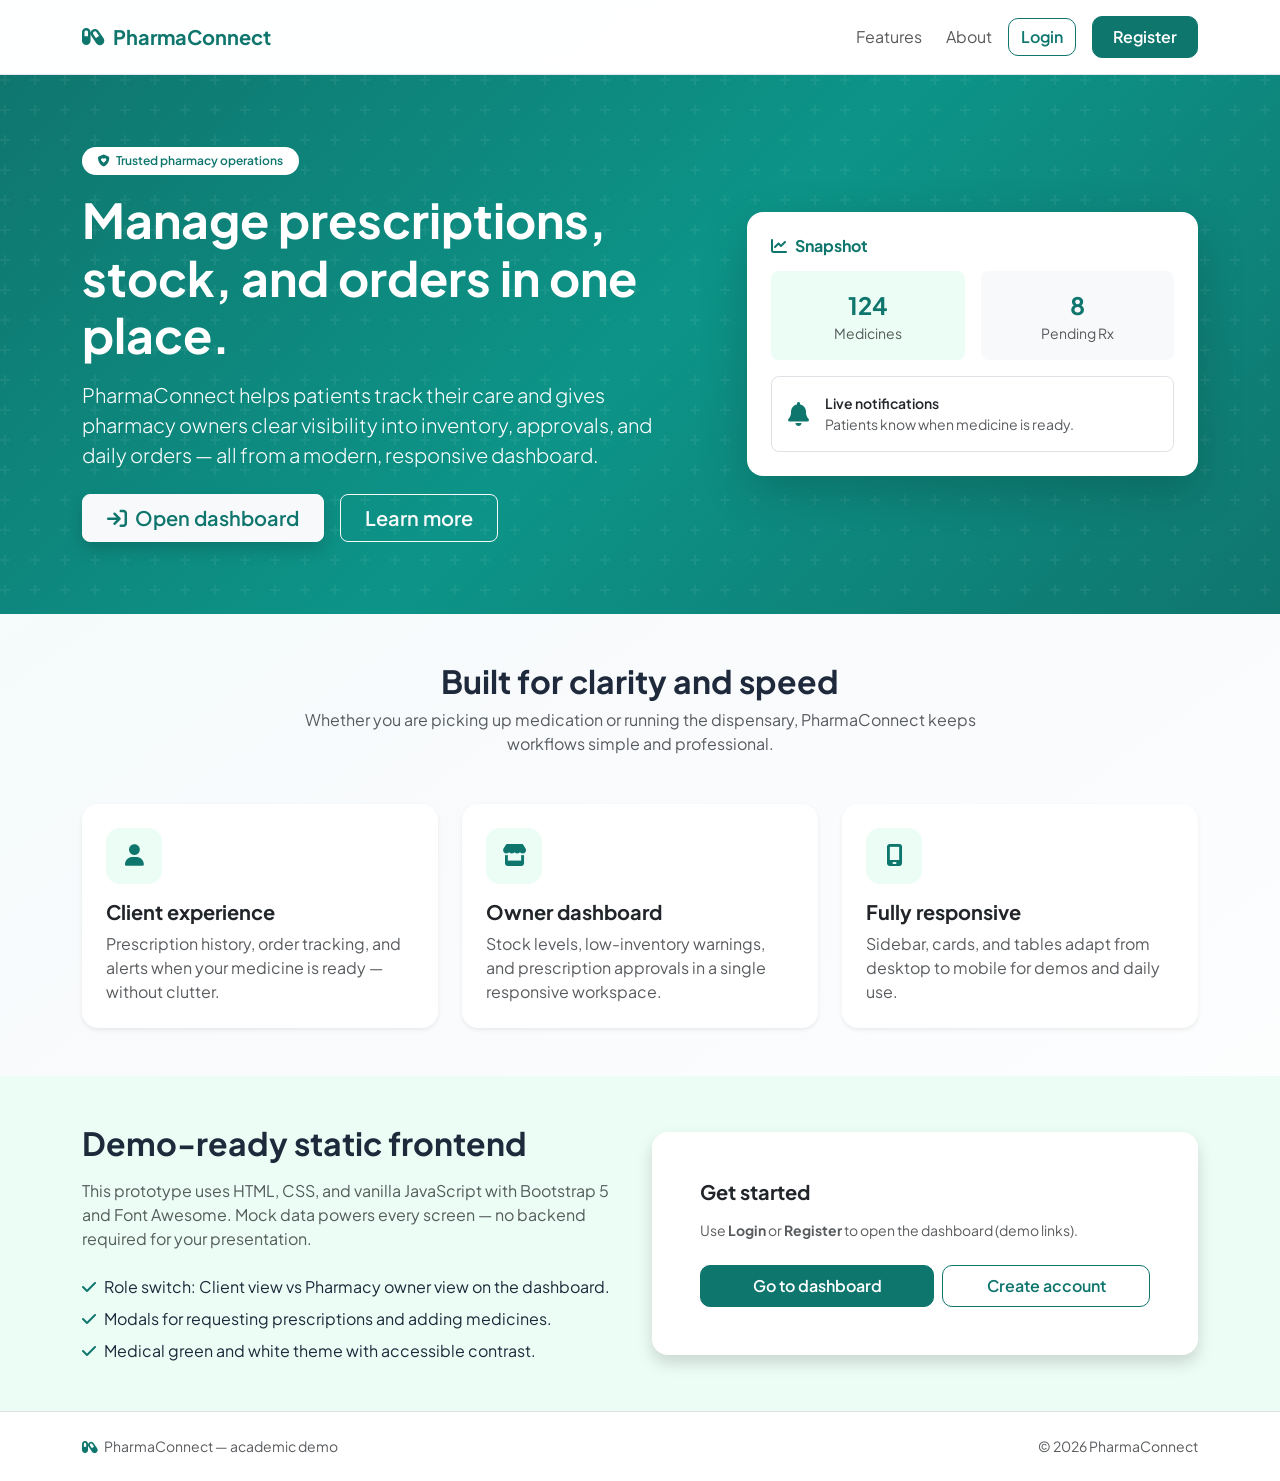
==== dashboard.html @ 884bdd1c "PharmaConnect project" ====
<!DOCTYPE html>
<html lang="en">
  <head>
    <meta charset="UTF-8" />
    <meta name="viewport" content="width=device-width, initial-scale=1.0" />
    <title>Dashboard — PharmaConnect</title>
    <link rel="preconnect" href="https://fonts.googleapis.com" />
    <link rel="preconnect" href="https://fonts.gstatic.com" crossorigin />
    <link
      href="https://fonts.googleapis.com/css2?family=Plus+Jakarta+Sans:wght@400;500;600;700&display=swap"
      rel="stylesheet"
    />
    <link
      href="https://cdn.jsdelivr.net/npm/bootstrap@5.3.2/dist/css/bootstrap.min.css"
      rel="stylesheet"
    />
    <link
      rel="stylesheet"
      href="https://cdnjs.cloudflare.com/ajax/libs/font-awesome/6.5.1/css/all.min.css"
      crossorigin="anonymous"
      referrerpolicy="no-referrer"
    />
    <link rel="stylesheet" href="style.css" />
  </head>
  <body class="dashboard-wrapper">
    <div id="globalLoading" class="global-loading d-none" aria-live="polite">
      <div class="spinner-border text-pharma" role="status"></div>
      <span class="ms-2">Chargement...</span>
    </div>
    <div class="sidebar-backdrop" id="sidebarBackdrop" aria-hidden="true"></div>

    <aside class="sidebar" id="sidebar" aria-label="Main navigation">
      <div class="sidebar-brand">
        <h1><i class="fa-solid fa-capsules me-2"></i>PharmaConnect</h1>
        <small id="sidebarRoleHint">Plateforme pharmacie</small>
      </div>
      <nav class="nav flex-column">
        <a class="nav-link active" href="#" data-panel="dashboard">
          <i class="fa-solid fa-gauge-high"></i>
          Dashboard
        </a>
        <a class="nav-link" href="#" data-panel="medicines">
          <i class="fa-solid fa-pills"></i>
          Medicines
        </a>
        <a class="nav-link" href="#" data-panel="prescriptions">
          <i class="fa-solid fa-file-prescription"></i>
          Prescriptions
        </a>
        <a class="nav-link" href="#" data-panel="orders">
          <i class="fa-solid fa-box"></i>
          Orders
        </a>
      </nav>
      <div class="mt-auto px-3 pt-4 small opacity-75 d-none d-lg-block">
        <a href="index.html" class="text-white text-decoration-none">
          <i class="fa-solid fa-house me-1"></i> Back to home
        </a>
      </div>
    </aside>

    <div class="main-content">
      <header class="topbar">
        <div class="d-flex align-items-center gap-3">
          <button
            type="button"
            class="btn btn-light border sidebar-toggle"
            id="sidebarToggle"
            aria-label="Open menu"
          >
            <i class="fa-solid fa-bars"></i>
          </button>
          <div>
            <div class="text-muted small" id="breadcrumbText">Overview</div>
            <h2 class="h5 mb-0 fw-bold" id="pageTitle">Dashboard</h2>
          </div>
        </div>
        <div class="d-flex align-items-center gap-2 flex-wrap">
          <div class="role-switch-group" role="group" aria-label="Switch role view">
            <button type="button" class="btn btn-role-active" id="btnRoleClient" data-role="client">
              <span aria-hidden="true">👤</span> Vue Patient
            </button>
            <button type="button" class="btn btn-role-inactive" id="btnRoleOwner" data-role="owner">
              <span aria-hidden="true">🏪</span> Vue Pharmacien
            </button>
          </div>
          <button type="button" class="btn btn-outline-danger btn-sm" id="btnLogout">
            <i class="fa-solid fa-right-from-bracket me-1"></i>Logout
          </button>
        </div>
      </header>

      <main class="page-body">
        <!-- Dashboard panel -->
        <section id="panel-dashboard" class="panel-section">
          <!-- Client view -->
          <div id="view-client-dashboard" class="role-dashboard">
            <div class="d-flex flex-column flex-md-row justify-content-between align-items-start gap-3 mb-4">
              <div>
                <h3 class="h4 fw-bold mb-1" id="clientWelcome">Welcome back, Ahmed</h3>
                <p class="text-muted mb-0">Here is a quick look at your prescriptions and orders.</p>
              </div>
              <button type="button" class="btn btn-pharma" data-bs-toggle="modal" data-bs-target="#modalRequestRx">
                <i class="fa-solid fa-plus me-2"></i>Request new prescription
              </button>
            </div>

            <div class="notification-banner mb-4 d-flex align-items-start gap-3">
              <i class="fa-solid fa-bell text-pharma fs-4 mt-1"></i>
              <div>
                <div class="fw-semibold">Your medicine is ready</div>
                <p class="mb-0 text-muted small">
                  Paracetamol 500mg is packed and waiting at CityCare Pharmacy. Show this app when you pick it
                  up.
                </p>
              </div>
            </div>

            <div class="row g-4">
              <div class="col-lg-6">
                <div class="card card-dashboard h-100">
                  <div class="card-header d-flex justify-content-between align-items-center">
                    <span><i class="fa-solid fa-file-prescription text-pharma me-2"></i>Recent prescriptions</span>
                  </div>
                  <div class="card-body p-0">
                    <div class="table-responsive">
                      <table class="table table-hover mb-0 align-middle">
                        <thead class="table-light">
                          <tr>
                            <th>Medicine</th>
                            <th>Status</th>
                            <th class="text-end">Date</th>
                          </tr>
                        </thead>
                        <tbody id="clientRecentRxBody"></tbody>
                      </table>
                    </div>
                  </div>
                </div>
              </div>
              <div class="col-lg-6">
                <div class="card card-dashboard h-100">
                  <div class="card-header">
                    <i class="fa-solid fa-clock-rotate-left text-pharma me-2"></i>Order history
                  </div>
                  <div class="card-body p-0">
                    <div class="table-responsive">
                      <table class="table table-hover mb-0 align-middle">
                        <thead class="table-light">
                          <tr>
                            <th>Order</th>
                            <th>Items</th>
                            <th class="text-end">Total</th>
                          </tr>
                        </thead>
                        <tbody id="clientOrderHistoryBody"></tbody>
                      </table>
                    </div>
                  </div>
                </div>
              </div>
            </div>
          </div>

          <!-- Owner view -->
          <div id="view-owner-dashboard" class="role-dashboard d-none">
            <p class="text-muted mb-4">Operational snapshot for your pharmacy today.</p>
            <div class="row g-3 mb-4">
              <div class="col-6 col-xl-3">
                <div class="stat-card">
                  <div class="stat-label">Total medicines</div>
                  <div class="stat-value" id="statTotalMedicines">124</div>
                  <small class="text-muted">SKUs in catalog</small>
                </div>
              </div>
              <div class="col-6 col-xl-3">
                <div class="stat-card">
                  <div class="stat-label">Low stock alerts</div>
                  <div class="stat-value text-warning" id="statLowStock">3</div>
                  <small class="text-muted">Below reorder point</small>
                </div>
              </div>
              <div class="col-6 col-xl-3">
                <div class="stat-card">
                  <div class="stat-label">Pending prescriptions</div>
                  <div class="stat-value" id="statPendingRx">8</div>
                  <small class="text-muted">Awaiting action</small>
                </div>
              </div>
              <div class="col-6 col-xl-3">
                <div class="stat-card">
                  <div class="stat-label">Today's orders</div>
                  <div class="stat-value" id="statTodayOrders">5</div>
                  <small class="text-muted">Since midnight</small>
                </div>
              </div>
            </div>

            <div class="card card-dashboard mb-3">
              <div class="card-header d-flex flex-wrap justify-content-between align-items-center gap-2">
                <span><i class="fa-solid fa-list text-pharma me-2"></i>Recent prescriptions</span>
                <div class="d-flex flex-wrap gap-2">
                  <button type="button" class="btn btn-sm btn-outline-pharma" data-bs-toggle="modal" data-bs-target="#modalAddMedicine">
                    <i class="fa-solid fa-plus me-1"></i>Add medicine
                  </button>
                  <button type="button" class="btn btn-sm btn-pharma" data-bs-toggle="modal" data-bs-target="#modalApproveRx">
                    <i class="fa-solid fa-check me-1"></i>Approve prescription
                  </button>
                </div>
              </div>
              <div class="card-body p-0">
                <div class="table-responsive">
                  <table class="table table-hover mb-0 align-middle">
                    <thead class="table-light">
                      <tr>
                        <th>Patient</th>
                        <th>Medicine</th>
                        <th>Status</th>
                        <th class="text-end">Prescriber</th>
                      </tr>
                    </thead>
                    <tbody id="ownerRecentRxBody"></tbody>
                  </table>
                </div>
              </div>
            </div>
          </div>
        </section>

        <!-- Medicines panel -->
        <section id="panel-medicines" class="panel-section d-none">
          <div class="card card-dashboard">
            <div class="card-header d-flex flex-wrap justify-content-between align-items-center gap-2">
              <span id="medicinesPanelTitle"><i class="fa-solid fa-pills text-pharma me-2"></i>Medicines</span>
              <button type="button" class="btn btn-sm btn-pharma owner-only d-none" data-bs-toggle="modal" data-bs-target="#modalAddMedicine">
                <i class="fa-solid fa-plus me-1"></i>Add medicine
              </button>
            </div>
            <div class="card-body p-0">
              <div class="table-responsive">
                <table class="table table-hover mb-0 align-middle">
                  <thead class="table-light">
                    <tr>
                      <th>Name</th>
                      <th class="text-end">Stock</th>
                            <th class="text-end">Prix (TND)</th>
                    </tr>
                  </thead>
                  <tbody id="medicinesTableBody"></tbody>
                </table>
              </div>
            </div>
          </div>
        </section>

        <!-- Prescriptions panel -->
        <section id="panel-prescriptions" class="panel-section d-none">
          <div class="card card-dashboard">
            <div class="card-header d-flex flex-wrap justify-content-between align-items-center gap-2">
              <span id="rxPanelTitle"><i class="fa-solid fa-file-prescription text-pharma me-2"></i>Prescriptions</span>
              <button type="button" class="btn btn-sm btn-pharma owner-only d-none" data-bs-toggle="modal" data-bs-target="#modalApproveRx">
                <i class="fa-solid fa-check me-1"></i>Approve prescription
              </button>
            </div>
            <div class="card-body p-0">
              <div class="table-responsive">
                <table class="table table-hover mb-0 align-middle">
                  <thead class="table-light">
                    <tr>
                      <th>Patient</th>
                      <th>Medicine</th>
                      <th>Status</th>
                    </tr>
                  </thead>
                  <tbody id="prescriptionsTableBody"></tbody>
                </table>
              </div>
            </div>
          </div>
        </section>

        <!-- Orders panel -->
        <section id="panel-orders" class="panel-section d-none">
          <div class="card card-dashboard">
            <div class="card-header d-flex flex-wrap justify-content-between align-items-center gap-2">
              <span id="ordersPanelTitle"><i class="fa-solid fa-box text-pharma me-2"></i>Orders</span>
              <button type="button" class="btn btn-sm btn-pharma owner-only d-none" data-bs-toggle="modal" data-bs-target="#modalUpdateOrderStatus">
                <i class="fa-solid fa-pen-to-square me-1"></i>Modifier statut commande
              </button>
            </div>
            <div class="card-body p-0">
              <div class="table-responsive">
                <table class="table table-hover mb-0 align-middle">
                  <thead class="table-light">
                    <tr>
                      <th>Order ID</th>
                      <th>Date</th>
                      <th>Status</th>
                      <th class="text-end">Total</th>
                    </tr>
                  </thead>
                  <tbody id="ordersTableBody"></tbody>
                </table>
              </div>
            </div>
          </div>
        </section>
      </main>
    </div>

    <!-- Modal: Request prescription (client) -->
    <div class="modal fade" id="modalRequestRx" tabindex="-1" aria-labelledby="modalRequestRxLabel" aria-hidden="true">
      <div class="modal-dialog modal-dialog-centered">
        <div class="modal-content rounded-4">
          <div class="modal-header">
            <h5 class="modal-title fw-bold" id="modalRequestRxLabel">Request new prescription</h5>
            <button type="button" class="btn-close" data-bs-dismiss="modal" aria-label="Close"></button>
          </div>
          <div class="modal-body">
            <p class="text-muted small">This is a static demo — no data is sent.</p>
            <div class="mb-3">
              <label class="form-label fw-semibold">Medicaments demandes</label>
              <select class="form-select rounded-3" id="selectRequestMedicines" multiple></select>
              <div class="form-text">Selection multiple possible (Ctrl/Cmd + clic).</div>
            </div>
            <div class="mb-3">
              <label class="form-label fw-semibold">Photo de l'ordonnance</label>
              <input type="file" class="form-control rounded-3" id="inputOrdonnancePhoto" accept="image/*" />
            </div>
            <div class="mb-0">
              <label class="form-label fw-semibold">Notes</label>
              <textarea class="form-control rounded-3" id="inputRequestNotes" rows="2" placeholder="Posologie, remarques..."></textarea>
            </div>
          </div>
          <div class="modal-footer border-0 pt-0">
            <button type="button" class="btn btn-light border" data-bs-dismiss="modal">Cancel</button>
            <button type="button" class="btn btn-pharma" id="btnSubmitRequestRx">Submit request</button>
          </div>
        </div>
      </div>
    </div>

    <!-- Modal: Add medicine (owner) -->
    <div class="modal fade" id="modalAddMedicine" tabindex="-1" aria-labelledby="modalAddMedicineLabel" aria-hidden="true">
      <div class="modal-dialog modal-dialog-centered">
        <div class="modal-content rounded-4">
          <div class="modal-header">
            <h5 class="modal-title fw-bold" id="modalAddMedicineLabel">Add medicine</h5>
            <button type="button" class="btn-close" data-bs-dismiss="modal" aria-label="Close"></button>
          </div>
          <div class="modal-body">
            <p class="text-muted small">UI only — catalog is not persisted.</p>
            <div class="mb-3">
              <label class="form-label fw-semibold">Name</label>
              <input type="text" class="form-control rounded-3" id="inputNewMedName" placeholder="e.g. Ibuprofen" />
            </div>
            <div class="row g-2">
              <div class="col-6">
                <label class="form-label fw-semibold">Stock</label>
                <input type="number" class="form-control rounded-3" id="inputNewMedStock" min="0" value="20" />
              </div>
              <div class="col-6">
                <label class="form-label fw-semibold">Prix (TND)</label>
                <input type="number" class="form-control rounded-3" id="inputNewMedPrice" min="0" step="0.01" value="18.5" />
              </div>
            </div>
          </div>
          <div class="modal-footer border-0 pt-0">
            <button type="button" class="btn btn-light border" data-bs-dismiss="modal">Cancel</button>
            <button type="button" class="btn btn-pharma" id="btnSaveMedicine" data-bs-dismiss="modal">Save to list</button>
          </div>
        </div>
      </div>
    </div>

    <!-- Modal: Approve prescription (owner) -->
    <div class="modal fade" id="modalApproveRx" tabindex="-1" aria-labelledby="modalApproveRxLabel" aria-hidden="true">
      <div class="modal-dialog modal-dialog-centered">
        <div class="modal-content rounded-4">
          <div class="modal-header">
            <h5 class="modal-title fw-bold" id="modalApproveRxLabel">Approve prescription</h5>
            <button type="button" class="btn-close" data-bs-dismiss="modal" aria-label="Close"></button>
          </div>
          <div class="modal-body">
            <p class="text-muted small">Select a pending line to approve (demo).</p>
            <label class="form-label fw-semibold">Prescription</label>
            <select class="form-select rounded-3" id="selectPendingRx"></select>
          </div>
          <div class="modal-footer border-0 pt-0">
            <button type="button" class="btn btn-light border" data-bs-dismiss="modal">Cancel</button>
            <button type="button" class="btn btn-pharma" id="btnConfirmApprove" data-bs-dismiss="modal">Approve</button>
          </div>
        </div>
      </div>
    </div>

    <!-- Modal: Update order status (owner) -->
    <div class="modal fade" id="modalUpdateOrderStatus" tabindex="-1" aria-labelledby="modalUpdateOrderStatusLabel" aria-hidden="true">
      <div class="modal-dialog modal-dialog-centered">
        <div class="modal-content rounded-4">
          <div class="modal-header">
            <h5 class="modal-title fw-bold" id="modalUpdateOrderStatusLabel">Modifier statut commande</h5>
            <button type="button" class="btn-close" data-bs-dismiss="modal" aria-label="Close"></button>
          </div>
          <div class="modal-body">
            <div class="mb-3">
              <label class="form-label fw-semibold">Commande</label>
              <select class="form-select rounded-3" id="selectOrderToUpdate"></select>
            </div>
            <div class="mb-0">
              <label class="form-label fw-semibold">Nouveau statut</label>
              <select class="form-select rounded-3" id="selectOrderStatusValue">
                <option value="Preparation">Preparation</option>
                <option value="Pret">Pret</option>
                <option value="Livre">Livre</option>
                <option value="Annule">Annule</option>
              </select>
            </div>
          </div>
          <div class="modal-footer border-0 pt-0">
            <button type="button" class="btn btn-light border" data-bs-dismiss="modal">Annuler</button>
            <button type="button" class="btn btn-pharma" id="btnSaveOrderStatus" data-bs-dismiss="modal">Enregistrer</button>
          </div>
        </div>
      </div>
    </div>

    <!-- Toast -->
    <div class="toast-container position-fixed bottom-0 end-0 p-3">
      <div id="appToast" class="toast toast-pharma" role="alert" aria-live="assertive" aria-atomic="true">
        <div class="d-flex">
          <div class="toast-body fw-semibold" id="appToastBody"></div>
          <button type="button" class="btn-close me-2 m-auto" data-bs-dismiss="toast" aria-label="Close"></button>
        </div>
      </div>
    </div>

    <script src="https://cdn.jsdelivr.net/npm/bootstrap@5.3.2/dist/js/bootstrap.bundle.min.js"></script>
    <script src="api.js"></script>
    <script src="script.js"></script>
  </body>
</html>
---- style.css ----
/* PharmaConnect — medical green theme */
:root {
  --pharma-primary: #0f766e;
  --pharma-primary-dark: #0d5c56;
  --pharma-primary-light: #14b8a6;
  --pharma-accent: #ecfdf5;
  --pharma-surface: #ffffff;
  --pharma-muted: #64748b;
  --pharma-border: #e2e8f0;
  --sidebar-width: 260px;
  --topbar-height: 64px;
}

* {
  box-sizing: border-box;
}

body {
  font-family: "Plus Jakarta Sans", system-ui, -apple-system, sans-serif;
  background: linear-gradient(145deg, #f0fdfa 0%, #f8fafc 45%, #ffffff 100%);
  min-height: 100vh;
  color: #1e293b;
}

/* Landing */
.landing-nav {
  backdrop-filter: blur(8px);
  background: rgba(255, 255, 255, 0.92) !important;
  border-bottom: 1px solid var(--pharma-border);
}

.hero-gradient {
  background: linear-gradient(135deg, var(--pharma-primary) 0%, #0d9488 50%, #0f766e 100%);
  position: relative;
  overflow: hidden;
}

.hero-gradient::before {
  content: "";
  position: absolute;
  inset: 0;
  background: url("data:image/svg+xml,%3Csvg width='60' height='60' viewBox='0 0 60 60' xmlns='http://www.w3.org/2000/svg'%3E%3Cg fill='none' fill-rule='evenodd'%3E%3Cg fill='%23ffffff' fill-opacity='0.06'%3E%3Cpath d='M36 34v-4h-2v4h-4v2h4v4h2v-4h4v-2h-4zm0-30V0h-2v4h-4v2h4v4h2V6h4V4h-4zM6 34v-4H4v4H0v2h4v4h2v-4h4v-2H6zM6 4V0H4v4H0v2h4v4h2V6h4V4H6z'/%3E%3C/g%3E%3C/g%3E%3C/svg%3E");
  opacity: 0.9;
}

.feature-icon {
  width: 56px;
  height: 56px;
  border-radius: 14px;
  display: flex;
  align-items: center;
  justify-content: center;
  background: var(--pharma-accent);
  color: var(--pharma-primary);
  font-size: 1.35rem;
}

.btn-pharma {
  background: var(--pharma-primary);
  border-color: var(--pharma-primary);
  color: #fff;
  font-weight: 600;
  padding: 0.5rem 1.25rem;
  border-radius: 10px;
  transition: background 0.2s, transform 0.15s, box-shadow 0.2s;
}

.btn-pharma:hover {
  background: var(--pharma-primary-dark);
  border-color: var(--pharma-primary-dark);
  color: #fff;
  transform: translateY(-1px);
  box-shadow: 0 8px 20px rgba(15, 118, 110, 0.35);
}

.btn-outline-pharma {
  color: var(--pharma-primary);
  border-color: var(--pharma-primary);
  font-weight: 600;
  border-radius: 10px;
}

.btn-outline-pharma:hover {
  background: var(--pharma-primary);
  color: #fff;
}

.text-pharma {
  color: var(--pharma-primary) !important;
}

.bg-pharma-soft {
  background-color: var(--pharma-accent) !important;
}

/* Dashboard layout */
.dashboard-wrapper {
  min-height: 100vh;
}

.sidebar {
  width: var(--sidebar-width);
  min-height: 100vh;
  background: linear-gradient(180deg, var(--pharma-primary-dark) 0%, var(--pharma-primary) 100%);
  color: #fff;
  position: fixed;
  top: 0;
  left: 0;
  z-index: 1030;
  padding: 1.25rem 0;
  box-shadow: 4px 0 24px rgba(15, 118, 110, 0.15);
  transition: transform 0.3s ease;
}

.sidebar-brand {
  padding: 0 1.25rem 1.5rem;
  border-bottom: 1px solid rgba(255, 255, 255, 0.12);
  margin-bottom: 1rem;
}

.sidebar-brand h1 {
  font-size: 1.15rem;
  font-weight: 700;
  letter-spacing: -0.02em;
  margin: 0;
}

.sidebar-brand small {
  opacity: 0.75;
  font-size: 0.75rem;
}

.sidebar .nav-link {
  color: rgba(255, 255, 255, 0.85);
  padding: 0.65rem 1.25rem;
  margin: 0.15rem 0.75rem;
  border-radius: 10px;
  font-weight: 500;
  display: flex;
  align-items: center;
  gap: 0.65rem;
  transition: background 0.2s, color 0.2s;
}

.sidebar .nav-link:hover {
  color: #fff;
  background: rgba(255, 255, 255, 0.1);
}

.sidebar .nav-link.active {
  background: rgba(255, 255, 255, 0.18);
  color: #fff;
}

.sidebar .nav-link i {
  width: 1.25rem;
  text-align: center;
  opacity: 0.9;
}

.main-content {
  margin-left: var(--sidebar-width);
  min-height: 100vh;
}

.topbar {
  height: var(--topbar-height);
  background: var(--pharma-surface);
  border-bottom: 1px solid var(--pharma-border);
  padding: 0 1.5rem;
  display: flex;
  align-items: center;
  justify-content: space-between;
  position: sticky;
  top: 0;
  z-index: 1020;
}

.role-switch-group {
  display: flex;
  flex-wrap: wrap;
  gap: 0.5rem;
  align-items: center;
}

.role-switch-group .btn {
  border-radius: 10px;
  font-weight: 600;
  font-size: 0.875rem;
  padding: 0.45rem 1rem;
  border-width: 2px;
}

.role-switch-group .btn-role-active {
  background: var(--pharma-primary);
  border-color: var(--pharma-primary);
  color: #fff;
}

.role-switch-group .btn-role-inactive {
  background: #fff;
  border-color: var(--pharma-border);
  color: var(--pharma-muted);
}

.role-switch-group .btn-role-inactive:hover {
  border-color: var(--pharma-primary-light);
  color: var(--pharma-primary);
}

.page-body {
  padding: 1.5rem;
  max-width: 1400px;
}

.card-dashboard {
  border: 1px solid var(--pharma-border);
  border-radius: 14px;
  box-shadow: 0 4px 6px -1px rgba(15, 23, 42, 0.06);
  overflow: hidden;
}

.card-dashboard .card-header {
  background: var(--pharma-surface);
  border-bottom: 1px solid var(--pharma-border);
  font-weight: 600;
  padding: 0.85rem 1.25rem;
}

.stat-card {
  border-radius: 14px;
  border: 1px solid var(--pharma-border);
  padding: 1.25rem;
  background: #fff;
  height: 100%;
  transition: box-shadow 0.2s, transform 0.15s;
}

.stat-card:hover {
  box-shadow: 0 12px 24px -8px rgba(15, 118, 110, 0.12);
  transform: translateY(-2px);
}

.stat-card .stat-value {
  font-size: 1.75rem;
  font-weight: 700;
  color: var(--pharma-primary);
  line-height: 1.2;
}

.stat-card .stat-label {
  font-size: 0.8rem;
  color: var(--pharma-muted);
  text-transform: uppercase;
  letter-spacing: 0.04em;
  font-weight: 600;
}

.notification-banner {
  border-left: 4px solid var(--pharma-primary-light);
  background: var(--pharma-accent);
  border-radius: 0 12px 12px 0;
  padding: 1rem 1.25rem;
}

.table thead th {
  font-size: 0.75rem;
  text-transform: uppercase;
  letter-spacing: 0.05em;
  color: var(--pharma-muted);
  font-weight: 600;
  border-bottom-width: 1px;
}

.badge-status-pending {
  background: #fef3c7;
  color: #b45309;
}

.badge-status-approved {
  background: #d1fae5;
  color: #047857;
}

.badge-status-ready {
  background: #dbeafe;
  color: #1d4ed8;
}

.sidebar-toggle {
  display: none;
}

/* Mobile */
@media (max-width: 991.98px) {
  .sidebar {
    transform: translateX(-100%);
  }

  .sidebar.show {
    transform: translateX(0);
  }

  .main-content {
    margin-left: 0;
  }

  .sidebar-toggle {
    display: inline-flex;
  }

  .sidebar-backdrop {
    display: none;
    position: fixed;
    inset: 0;
    background: rgba(15, 23, 42, 0.45);
    z-index: 1025;
  }

  .sidebar-backdrop.show {
    display: block;
  }
}

.modal-header {
  border-bottom-color: var(--pharma-border);
}

.modal-footer {
  border-top-color: var(--pharma-border);
}

.toast-pharma {
  border-left: 4px solid var(--pharma-primary);
}

.global-loading {
  position: fixed;
  inset: 0;
  z-index: 2000;
  display: flex;
  align-items: center;
  justify-content: center;
  background: rgba(255, 255, 255, 0.75);
  font-weight: 600;
  color: var(--pharma-primary);
}
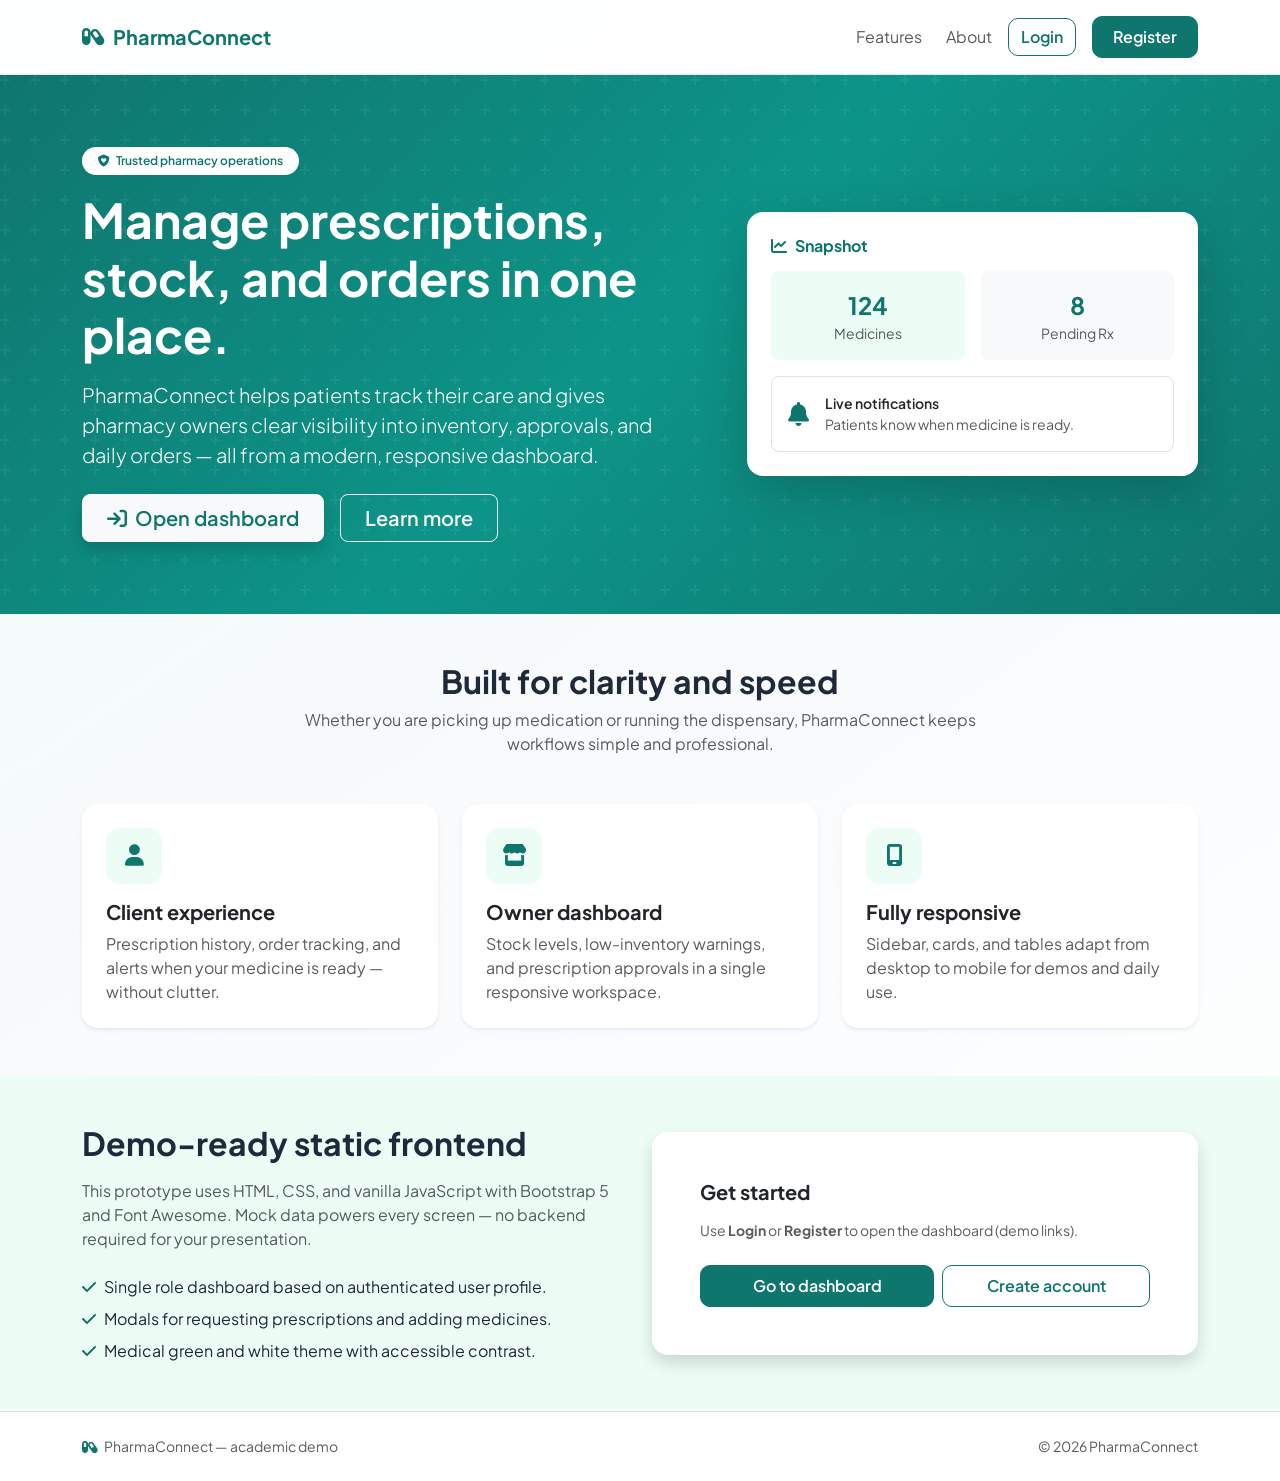
==== commit 422adbe1: "PharmaConnect - final edition" ====
--- a/dashboard.html
+++ b/dashboard.html
@@ -51,6 +51,10 @@
           <i class="fa-solid fa-box"></i>
           Orders
         </a>
+        <a class="nav-link admin-only d-none" href="#" data-panel="users">
+          <i class="fa-solid fa-users"></i>
+          Manage users
+        </a>
       </nav>
       <div class="mt-auto px-3 pt-4 small opacity-75 d-none d-lg-block">
         <a href="index.html" class="text-white text-decoration-none">
@@ -75,15 +79,12 @@
             <h2 class="h5 mb-0 fw-bold" id="pageTitle">Dashboard</h2>
           </div>
         </div>
-        <div class="d-flex align-items-center gap-2 flex-wrap">
-          <div class="role-switch-group" role="group" aria-label="Switch role view">
-            <button type="button" class="btn btn-role-active" id="btnRoleClient" data-role="client">
-              <span aria-hidden="true">👤</span> Vue Patient
-            </button>
-            <button type="button" class="btn btn-role-inactive" id="btnRoleOwner" data-role="owner">
-              <span aria-hidden="true">🏪</span> Vue Pharmacien
-            </button>
-          </div>
+        <div class="d-flex align-items-center gap-3 flex-wrap">
+          <div class="topbar-user text-end">
+            <div class="fw-semibold" id="topbarUserName">Utilisateur</div>
+            <div class="small text-muted" id="topbarUserRoleText">Role</div>
+          </div>
+          <span class="badge badge-role" id="topbarUserRoleBadge">Patient</span>
           <button type="button" class="btn btn-outline-danger btn-sm" id="btnLogout">
             <i class="fa-solid fa-right-from-bracket me-1"></i>Logout
           </button>
@@ -305,6 +306,35 @@
             </div>
           </div>
         </section>
+
+        <!-- Admin users panel -->
+        <section id="panel-users" class="panel-section d-none">
+          <div class="card card-dashboard">
+            <div class="card-header d-flex flex-wrap justify-content-between align-items-center gap-2">
+              <span><i class="fa-solid fa-users text-pharma me-2"></i>Gestion des utilisateurs</span>
+              <button type="button" class="btn btn-sm btn-pharma admin-only d-none" id="btnAddUser" data-bs-toggle="modal" data-bs-target="#modalManageUser">
+                <i class="fa-solid fa-plus me-1"></i>Ajouter utilisateur
+              </button>
+            </div>
+            <div class="card-body p-0">
+              <div class="table-responsive">
+                <table class="table table-hover mb-0 align-middle">
+                  <thead class="table-light">
+                    <tr>
+                      <th>Nom</th>
+                      <th>Email</th>
+                      <th>Role</th>
+                      <th>Telephone</th>
+                      <th>Adresse</th>
+                      <th class="text-end">Actions</th>
+                    </tr>
+                  </thead>
+                  <tbody id="usersTableBody"></tbody>
+                </table>
+              </div>
+            </div>
+          </div>
+        </section>
       </main>
     </div>
 
@@ -335,6 +365,61 @@
           <div class="modal-footer border-0 pt-0">
             <button type="button" class="btn btn-light border" data-bs-dismiss="modal">Cancel</button>
             <button type="button" class="btn btn-pharma" id="btnSubmitRequestRx">Submit request</button>
+          </div>
+        </div>
+      </div>
+    </div>
+
+    <!-- Modal: Manage user (admin) -->
+    <div class="modal fade" id="modalManageUser" tabindex="-1" aria-labelledby="modalManageUserLabel" aria-hidden="true">
+      <div class="modal-dialog modal-dialog-centered">
+        <div class="modal-content rounded-4">
+          <div class="modal-header">
+            <h5 class="modal-title fw-bold" id="modalManageUserLabel">Gerer utilisateur</h5>
+            <button type="button" class="btn-close" data-bs-dismiss="modal" aria-label="Close"></button>
+          </div>
+          <div class="modal-body">
+            <div id="manageUserError" class="alert alert-danger d-none small"></div>
+            <div class="mb-3">
+              <label class="form-label fw-semibold">Nom complet</label>
+              <input type="text" class="form-control rounded-3" id="inputUserName" placeholder="Ahmed Ben Salah" />
+            </div>
+            <div class="mb-3">
+              <label class="form-label fw-semibold">Email</label>
+              <input type="email" class="form-control rounded-3" id="inputUserEmail" placeholder="user@example.tn" />
+            </div>
+            <div class="mb-3">
+              <label class="form-label fw-semibold">Role</label>
+              <select class="form-select rounded-3" id="selectUserRole">
+                <option value="PATIENT">Patient</option>
+                <option value="PHARMACIEN">Pharmacien</option>
+                <option value="ADMIN">Administrateur</option>
+              </select>
+            </div>
+            <div class="mb-3">
+              <label class="form-label fw-semibold">Mot de passe</label>
+              <input type="password" class="form-control rounded-3" id="inputUserPassword" placeholder="Laisser vide pour conserver" />
+            </div>
+            <div class="mb-3">
+              <label class="form-label fw-semibold">Telephone</label>
+              <input type="text" class="form-control rounded-3" id="inputUserTelephone" placeholder="+216 22 123 456" />
+            </div>
+            <div class="mb-3">
+              <label class="form-label fw-semibold">Adresse</label>
+              <input type="text" class="form-control rounded-3" id="inputUserAdresse" placeholder="Ville, Tunisie" />
+            </div>
+            <div class="mb-3 admin-only d-none" id="userDiplomeGroup">
+              <label class="form-label fw-semibold">Diplome</label>
+              <input type="text" class="form-control rounded-3" id="inputUserDiplome" placeholder="Docteur en Pharmacie" />
+            </div>
+            <div class="mb-3 admin-only d-none" id="userAccessGroup">
+              <label class="form-label fw-semibold">Niveau d'acces</label>
+              <input type="number" class="form-control rounded-3" id="inputUserAccess" min="1" value="1" />
+            </div>
+          </div>
+          <div class="modal-footer border-0 pt-0">
+            <button type="button" class="btn btn-light border" data-bs-dismiss="modal">Annuler</button>
+            <button type="button" class="btn btn-pharma" id="btnSaveUser">Enregistrer</button>
           </div>
         </div>
       </div>
@@ -434,7 +519,14 @@
         </div>
       </div>
     </div>
-
+    <script>
+  // Emergency manual logout
+  document.getElementById("btnLogout")?.addEventListener("click", function() {
+    sessionStorage.clear();
+    localStorage.clear();
+    window.location.href = "index.html";
+  });
+</script>
     <script src="https://cdn.jsdelivr.net/npm/bootstrap@5.3.2/dist/js/bootstrap.bundle.min.js"></script>
     <script src="api.js"></script>
     <script src="script.js"></script>
--- a/style.css
+++ b/style.css
@@ -176,6 +176,35 @@
   z-index: 1020;
 }
 
+.topbar-user {
+  min-width: 180px;
+}
+
+.badge-role {
+  display: inline-flex;
+  align-items: center;
+  justify-content: center;
+  border-radius: 999px;
+  padding: 0.4rem 0.85rem;
+  font-size: 0.8rem;
+  font-weight: 700;
+  text-transform: uppercase;
+  color: #ffffff;
+  background: var(--pharma-primary);
+}
+
+.badge-role-patient {
+  background: #0f766e;
+}
+
+.badge-role-pharmacien {
+  background: #134e4a;
+}
+
+.badge-role-admin {
+  background: #7c3aed;
+}
+
 .role-switch-group {
   display: flex;
   flex-wrap: wrap;
